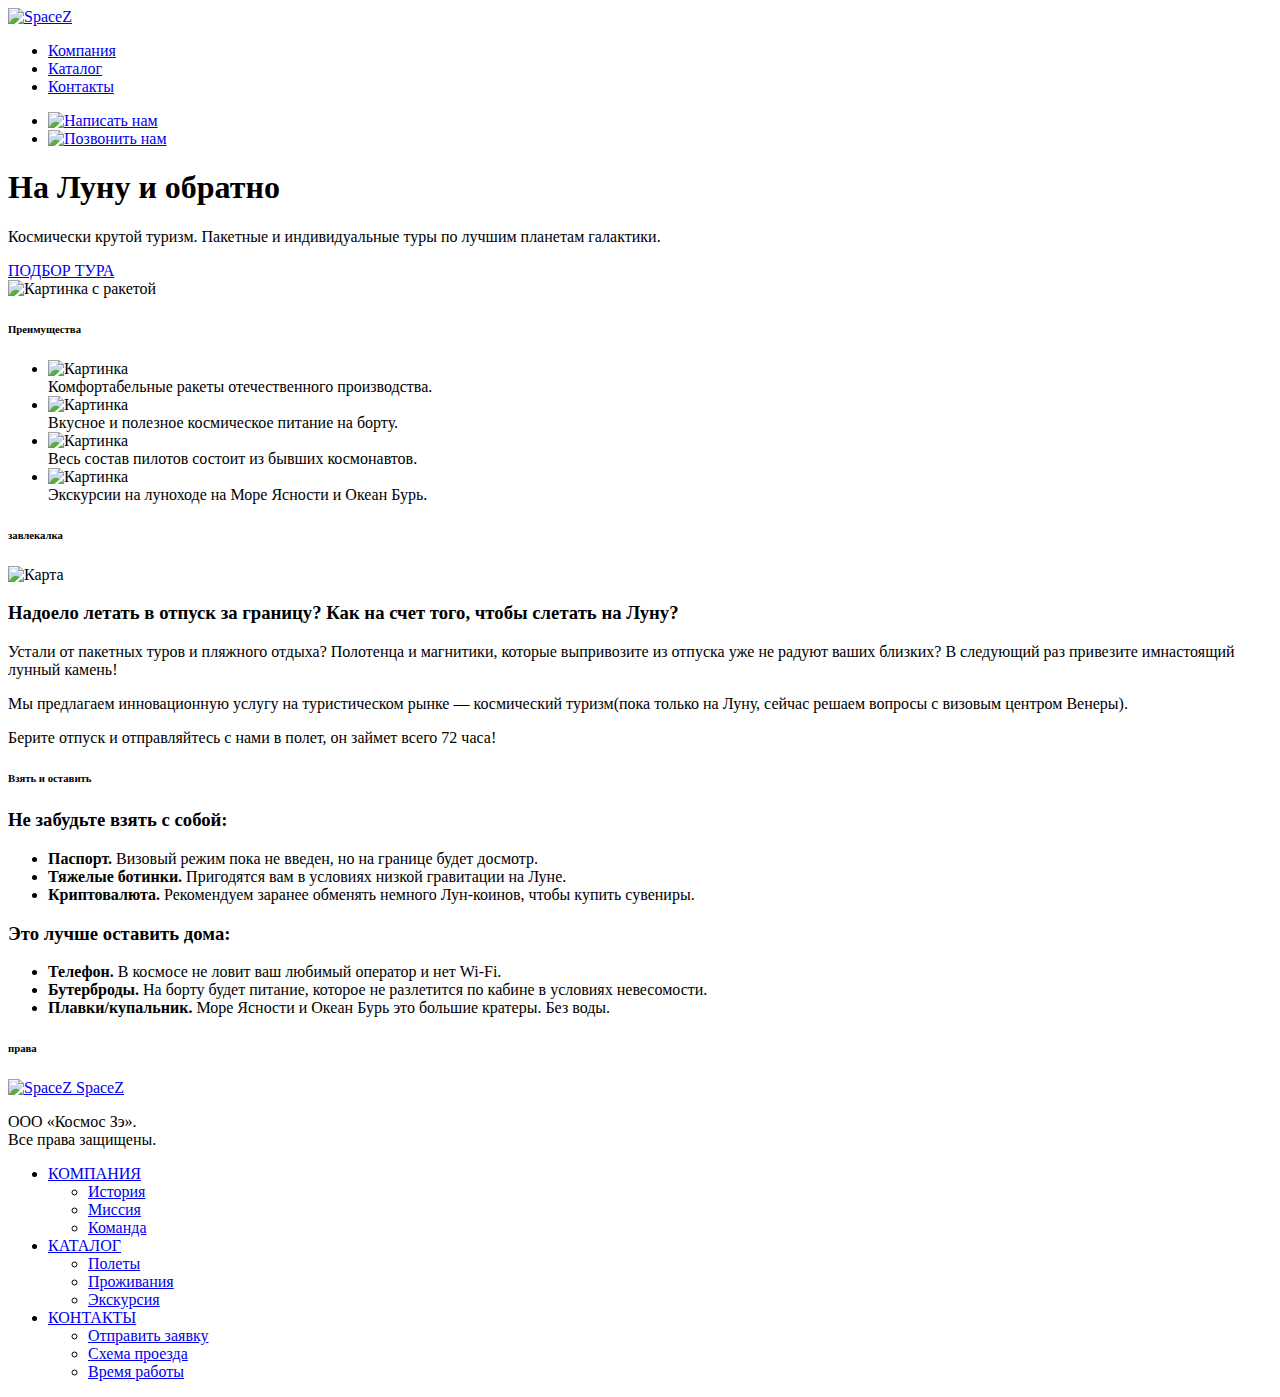
==== index.html @ 87ecdba5 "Add files via upload" ====
<!DOCTYPE html>
<html lang="ru">

  <head>
  <meta charset="utf-8">
    <title> На луну и обратно </title>
	<link rel="stylesheet" href="./css/normalize.css">
	<link rel="stylesheet" href="./css/1.css">
	
  </head>

  <body>
	<header>
		<div class="container">
				<nav>
					<a href="#" class="logo">
						<img src="img/logo1.png" alt="SpaceZ"/>
					</a>
			
			<ul class="menu">
				<li>
					<a href="#">Компания</a>
				</li>
				<li>
					<a href="#">Каталог</a>
				</li>
				<li>
					<a href="#">Контакты</a>
				</li>
			</ul>
			<ul class="right">
				<li>
					<a href="#"><img src="img/mail-icon1.png" alt="Написать нам"/></a>
				</li>
				<li>
					<a href="#"><img src="img/phone-icon1.png" alt="Позвонить нам"/></a>
				</li>

			</ul>

			</nav>
			
			<div class="flex">
					<div class="stolb">
					<h1> 
					На Луну и обратно
					</h1>
					<p>
					Космически крутой туризм.
		Пакетные и индивидуальные туры по лучшим планетам галактики.
					</p>
					<a class="button" href="#">
					ПОДБОР ТУРА
					</a>
					</div>
					
					<div class="raketa">
					<img src="img/moon-rocket1.png" alt="Картинка с ракетой"/>
					</div>
			</div>
		</div>
	</header>
	
	<main>
	
	<section class="black">
	<h6>
	Преимущества
	</h6>
	<div class="container">
		<div>
			<ul>
				<li>
					<img src="img/advantage-icon-11.png" alt="Картинка"/><br>
					Комфортабельные ракеты отечественного производства.
				</li>
				<li>
					<img src="img/advantage-icon-21.png" alt="Картинка"/><br>
					Вкусное и полезное космическое питание на борту.
				</li>
				<li>
					<img src="img/advantage-icon-31.png" alt="Картинка"/><br>
					Весь состав пилотов состоит из бывших космонавтов.
				</li>
				<li>
					<img src="img/advantage-icon-41.png" alt="Картинка"/><br>
					Экскурсии на луноходе на Море Ясности и Океан Бурь.
				</li>
			</ul>
		</div>
	</div>
	</section>
	<section>
	<h6>
	завлекалка 
	</h6>
	<div class="container flex">
		<div class="col c1 map">
					<img src="./img/map1.png" alt="Карта"/>
		</div>
		<div class="col c4 map">
				<div>
					<h3>
					Надоело летать в отпуск за границу? Как на счет того, чтобы слетать на Луну?
					</h3>
					<p>
					Устали от пакетных туров и пляжного отдыха? Полотенца и магнитики, которые выпривозите из отпуска уже не радуют ваших близких? В следующий раз привезите имнастоящий лунный камень!
					</p>
					<p>
					Мы предлагаем инновационную услугу на туристическом рынке — космический туризм(пока только на Луну, сейчас решаем вопросы с визовым центром Венеры).
					</p>
					<p>
					Берите отпуск и отправляйтесь с нами в полет, он займет всего 72 часа!
					</p>
				</div>
		</div>	
	
	</div>
	</section>
	
	
	<section>
	<h6>
	 Взять и оставить
	</h6>
			<div class="container flex">
		        <div class="col c1">
					<h3>Не забудьте взять с собой:</h3>
					<ul class="col recommendations-list">
						<li>
							<b>Паспорт.</b> Визовый режим пока не введен, но на границе будет досмотр.
						</li>
						<li>
							<b>Тяжелые ботинки.</b> Пригодятся вам в условиях низкой гравитации на Луне.
						</li>
						<li>
							<b>Криптовалюта.</b> Рекомендуем заранее обменять немного Лун-коинов, чтобы купить сувениры.
						</li>
					</ul>
				</div>
				<div class="col c4">
					<h3>Это лучше оставить дома:</h3>
					<ul class="col recommendations-list">
						<li>
							<b>Телефон.</b> В космосе не ловит ваш любимый оператор и нет Wi-Fi.
						</li>
						<li>
							<b>Бутерброды.</b> На борту будет питание, которое не разлетится по кабине в условиях невесомости.
						</li>
						<li>
							<b>Плавки/купальник.</b> Море Ясности и Океан Бурь это большие кратеры. Без воды.
						</li>
					</ul>
				</div>
		    </div>
	</section>
	

	</main>
	
	<footer>
	<section class="foot">
	<h6>
	права</h6>
	<div class="container f1">
		<div class="niz">
			<p>
				<a href="#" class="lgo">
					<img src="img/logo1.png" alt="SpaceZ"/> 
					SpaceZ
				</a>
			</p>
			
			<p class="prava">
				 ООО «Космос Зэ». <br />
				Все права защищены.
			</p>
		</div>
		<div class="aa">
			<ul>
				<li>
				<a href="#">КОМПАНИЯ</a>
					<ul class="col lol">
						<li>
						<a class="ser" href="#">История</a>
						</li>
						<li>
						<a class="ser" href="#">Миссия</a>
						</li>
						<li>
						<a class="ser" href="#">Команда</a>
						</li>
					</ul>
				</li>
				<li>
				<a href="#">КАТАЛОГ</a>
					<ul class="col lol1">
						<li>
						<a class="ser" href="#">Полеты</a>
						</li>
						<li>
						<a class="ser" href="#">Проживания</a>
						</li>
						<li>
						<a class="ser" href="#">Экскурсия</a>
						</li>
					</ul>
				</li>
				<li>
				<a href="#">КОНТАКТЫ</a>
					<ul class="col lol2">
						<li>
						<a class="ser" href="#">Отправить заявку</a>
						</li>
						<li>
						<a class="ser" href="#">Схема проезда</a>
						</li>
						<li>
						<a class="ser" href="#">Время работы</a>
						</li>
					</ul>
				</li>
			</ul>
		</div>
	</div>
	</section>
	</footer>
  </body>

</html>
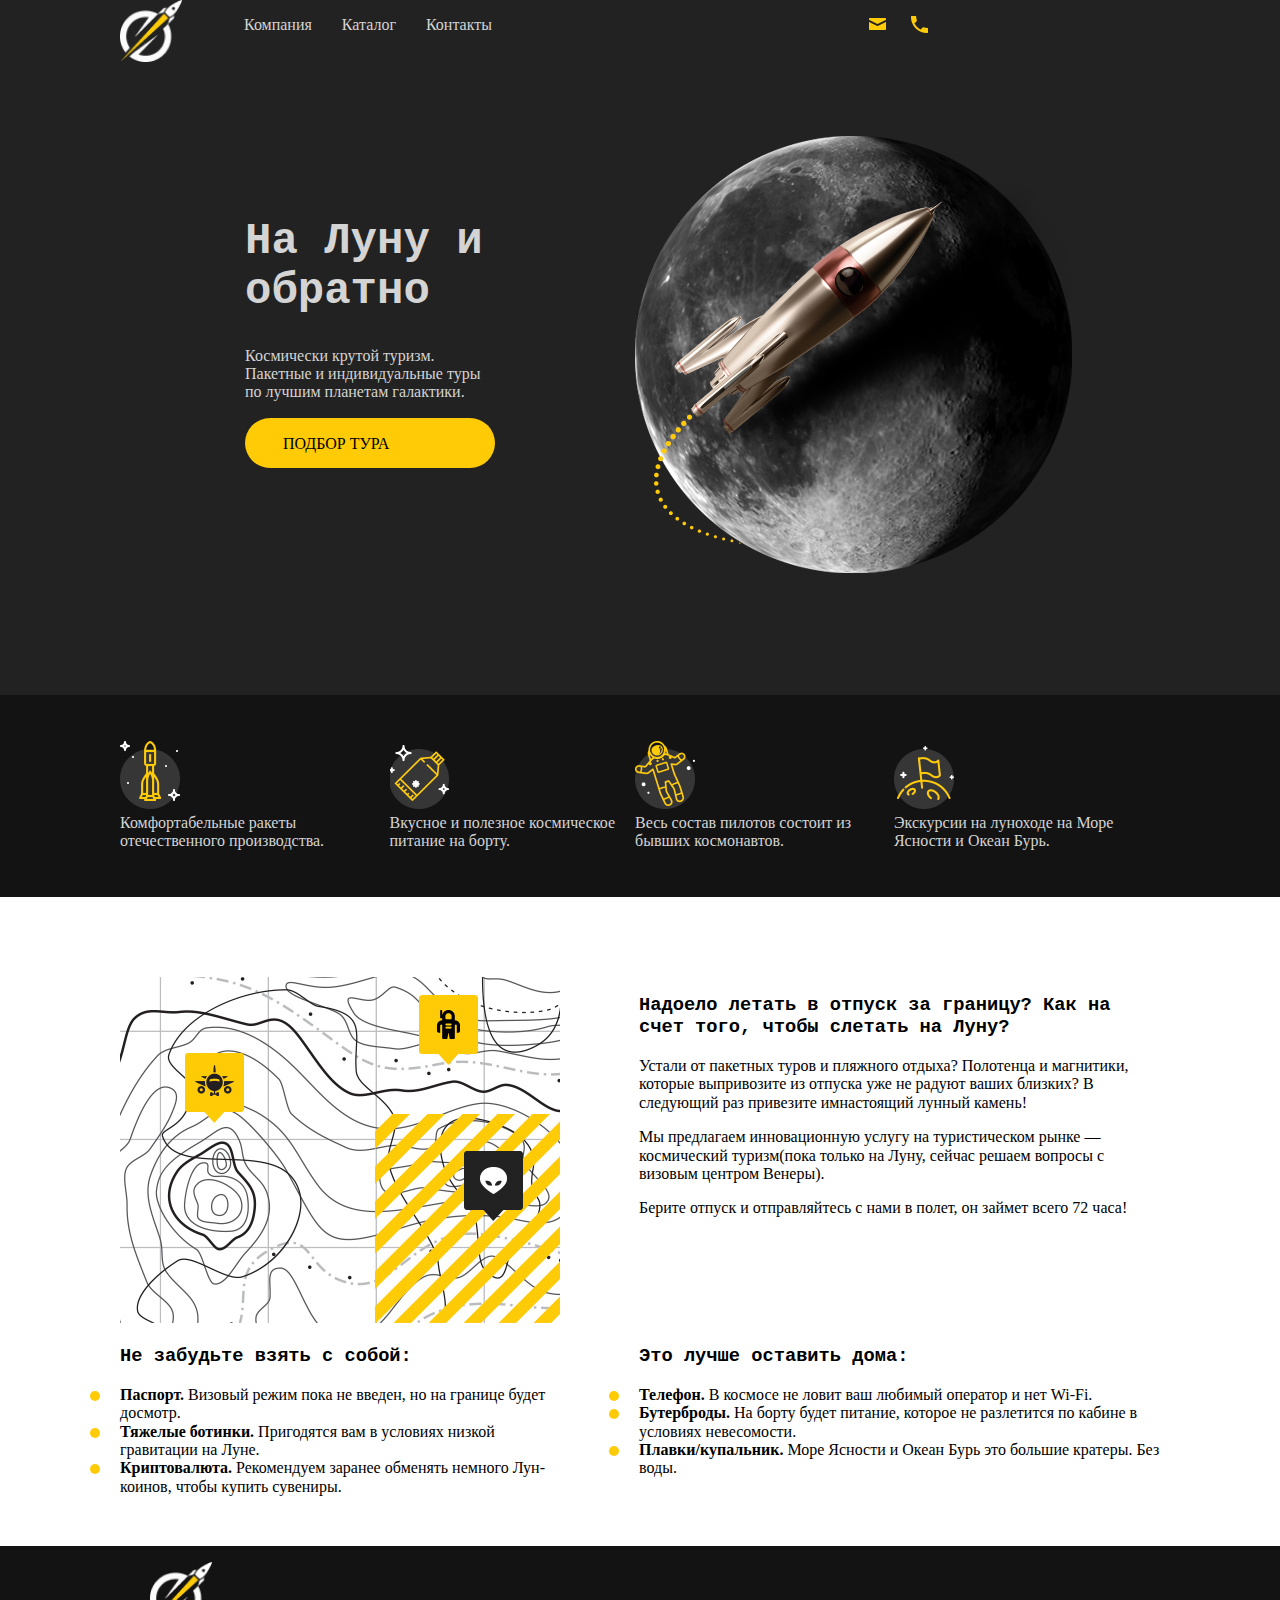
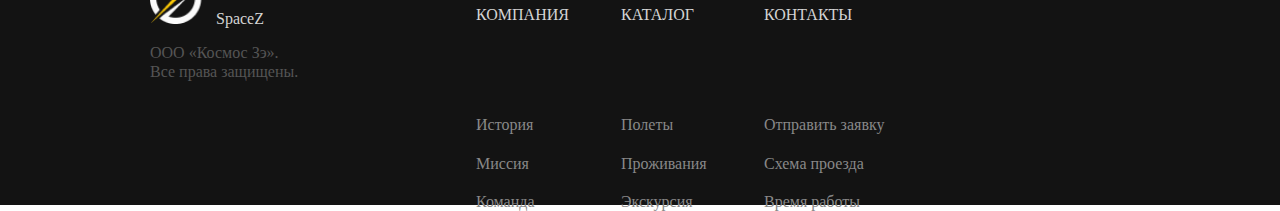
==== commit a9baf24b: "Update index.html" ====
--- a/index.html
+++ b/index.html
@@ -25,7 +25,7 @@
 					<a href="#">Каталог</a>
 				</li>
 				<li>
-					<a href="#">Контакты</a>
+					<a href="kontakt">Контакты</a>
 				</li>
 			</ul>
 			<ul class="right">
--- a/css/1.css
+++ b/css/1.css
@@ -0,0 +1,202 @@
+	body
+	{
+		font-family: Verdana;
+	}
+.container
+	{
+		width: 1040px;
+		margin: 0 auto;
+		padding: 0;
+	}
+	nav, ul, .flex
+	{
+		display: flex;
+		list-style: none;
+		padding:0;
+	}
+	.logo
+	{
+		margin-right: 62px;
+	}
+	.menu 
+	{
+		width: 600px;
+	}
+	.menu li
+	{
+		margin-right: 30px;
+	}
+	.right li 
+	{
+		margin-right: 0px;
+		margin-left: 25px;
+	}
+	.stolb
+	{
+		width: 250px;
+		margin-top: 120px;
+		margin-left: 125px;
+		
+	}
+	.raketa
+	{
+		margin-top: 70px;
+		margin-left: 140px;
+		width:438px;
+		height:559px;
+	}
+	header
+	{
+		background: #222222;
+		color: #D4D4D4;
+	}
+	.col 
+	{
+		flex-direction: column;
+	}
+	.c4
+	{
+		margin-left: 79px;
+		margin-bottom: 52px;
+	}
+	.c1
+	{
+		width: 440px;
+		flex-shrink: 0;
+	}
+	header h1
+	{
+		font-family: Courier New;
+		color: FFFFFF;
+		font-size: 44px;
+		font-weight: bold;
+	}
+	a
+	{
+		color: #D4D4D4;
+		text-decoration: none;
+	}
+	a:hover
+	{
+		color: #FFCB06;
+	}
+	a:active
+	{
+		color: #ffffff;
+	}
+	h1, h3
+	{
+		font-family: Courier New;
+	}
+	.button
+	{
+		color: #000000;
+		background-color: #FFCB06;
+		border-radius: 25px;
+		padding-left: 38px;
+		padding-top: 17px;
+		display: block;
+		height: 33px;
+	
+	}
+	.black
+	{
+		background-color: #131313;
+		color: #D4D4D4;
+		padding: 30px;
+	}
+	.foot
+	{
+		background-color: #131313;
+		list-style: none;
+	
+	}
+	.prava
+	{
+		color: #555555;
+
+	}
+	.ser
+	{
+		color: #888888;
+		
+	}
+	.recommendations-list li
+	{
+		position: relative;
+	
+	}
+	.recommendations-list li::before 
+	{
+		content: "";
+		width: 10px;
+		height: 10px;
+		background-color: #FFCB06;
+		display: block;
+		position: absolute;
+		left: -30px;
+		top: 5px;
+		border-radius: 50%;
+	}
+	.f1
+	{
+		width: 980px;
+		display: flex;
+	}
+	.f1 ul
+	{
+	justify-content: space-around;
+	margin-top: 60px;
+
+	}
+	.f1 ul ul 
+	{
+		margin-top: 72px;
+		}
+	.f1 ul ul li
+	{
+		margin-top: 20px;
+	}
+	.niz
+	{
+		width:300px;
+	}
+	.aa
+	{
+	width: 500px; 
+	}
+	.lol
+	{
+	width: 63px;
+	height: 93px;
+	left: 419px;
+	top: 177px;
+	}
+	.lol1
+	{
+	width: 91px;
+	height: 93px;
+	left: 679px;
+	top: 177px;
+	}
+	.lol2
+	{
+	width: 160px;
+	height: 93px;
+	left: 938px;
+	top: 177px;
+	}
+	h6
+	{
+		display:none;
+	}
+.button:hover
+{
+	color: red;
+	background-color: #FFFFFF;
+	font-weight: bold;
+}
+.map
+{
+	margin-top:80px;
+}
